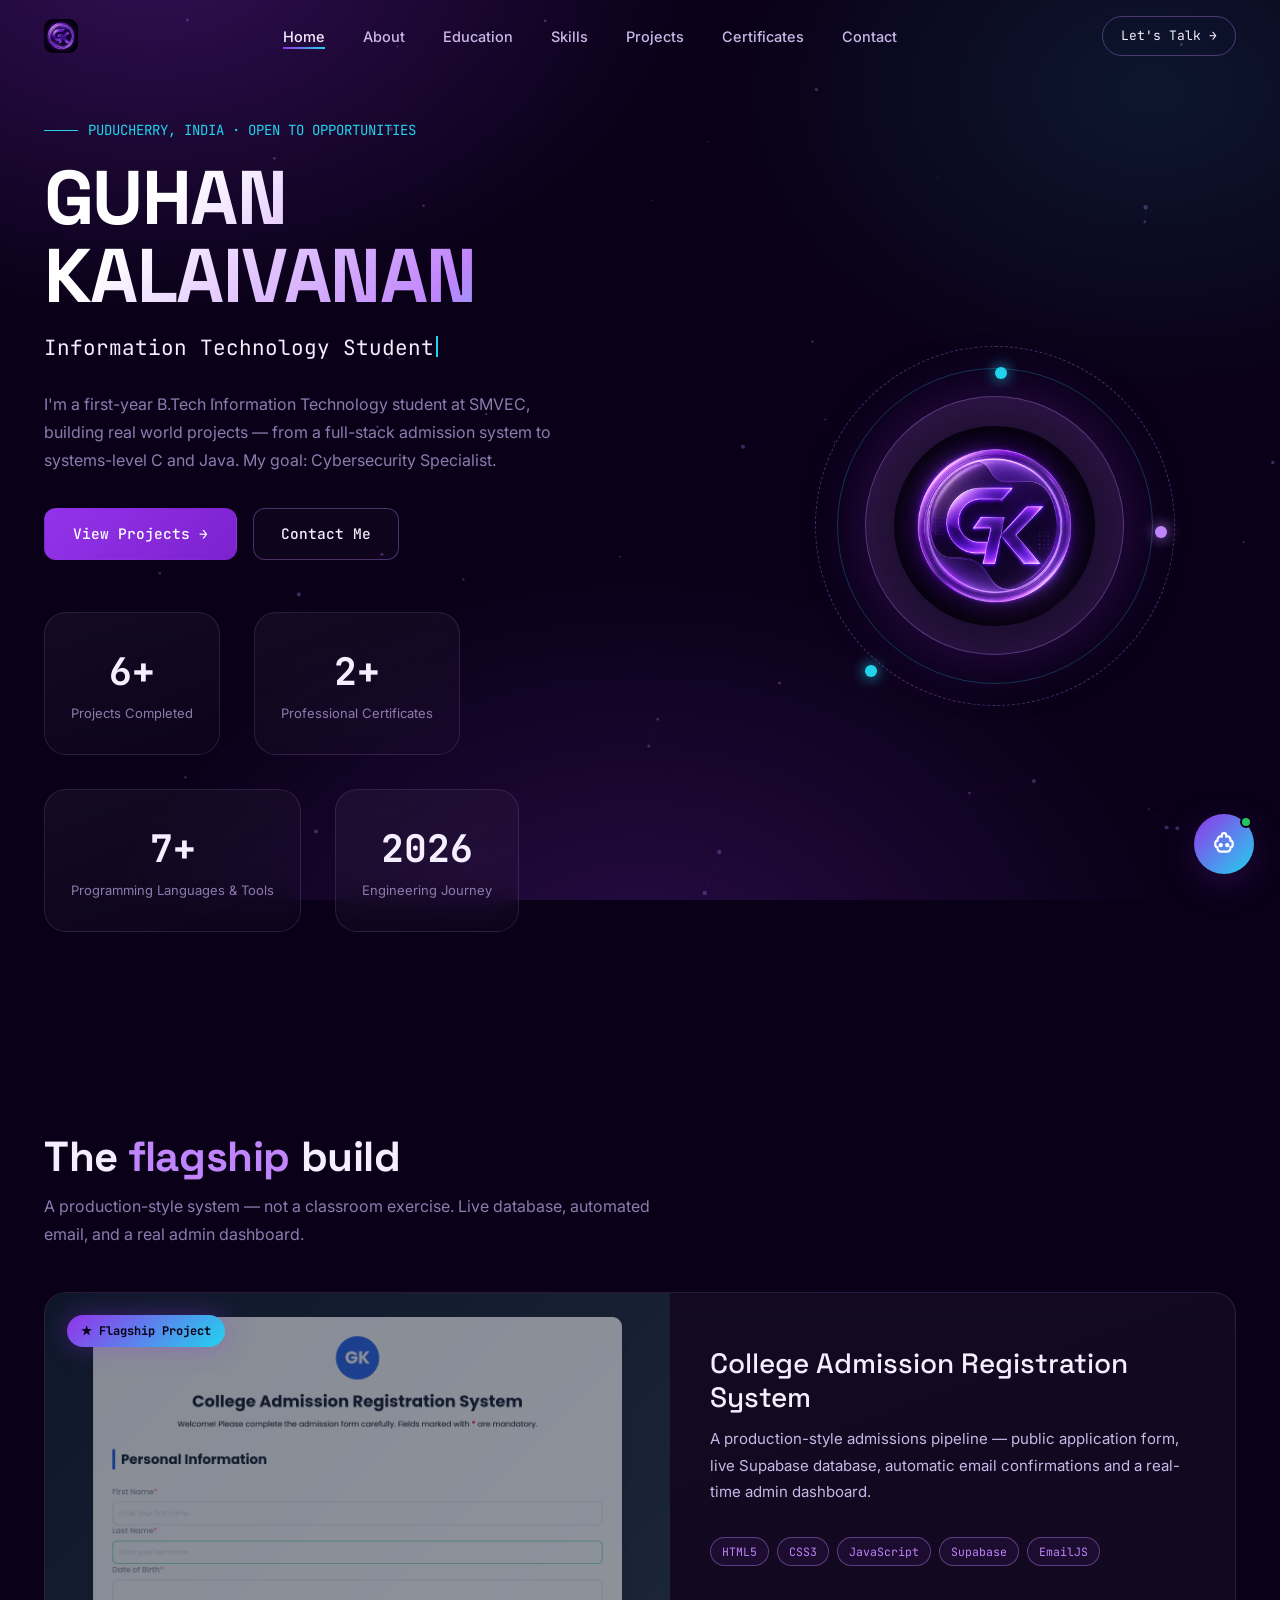
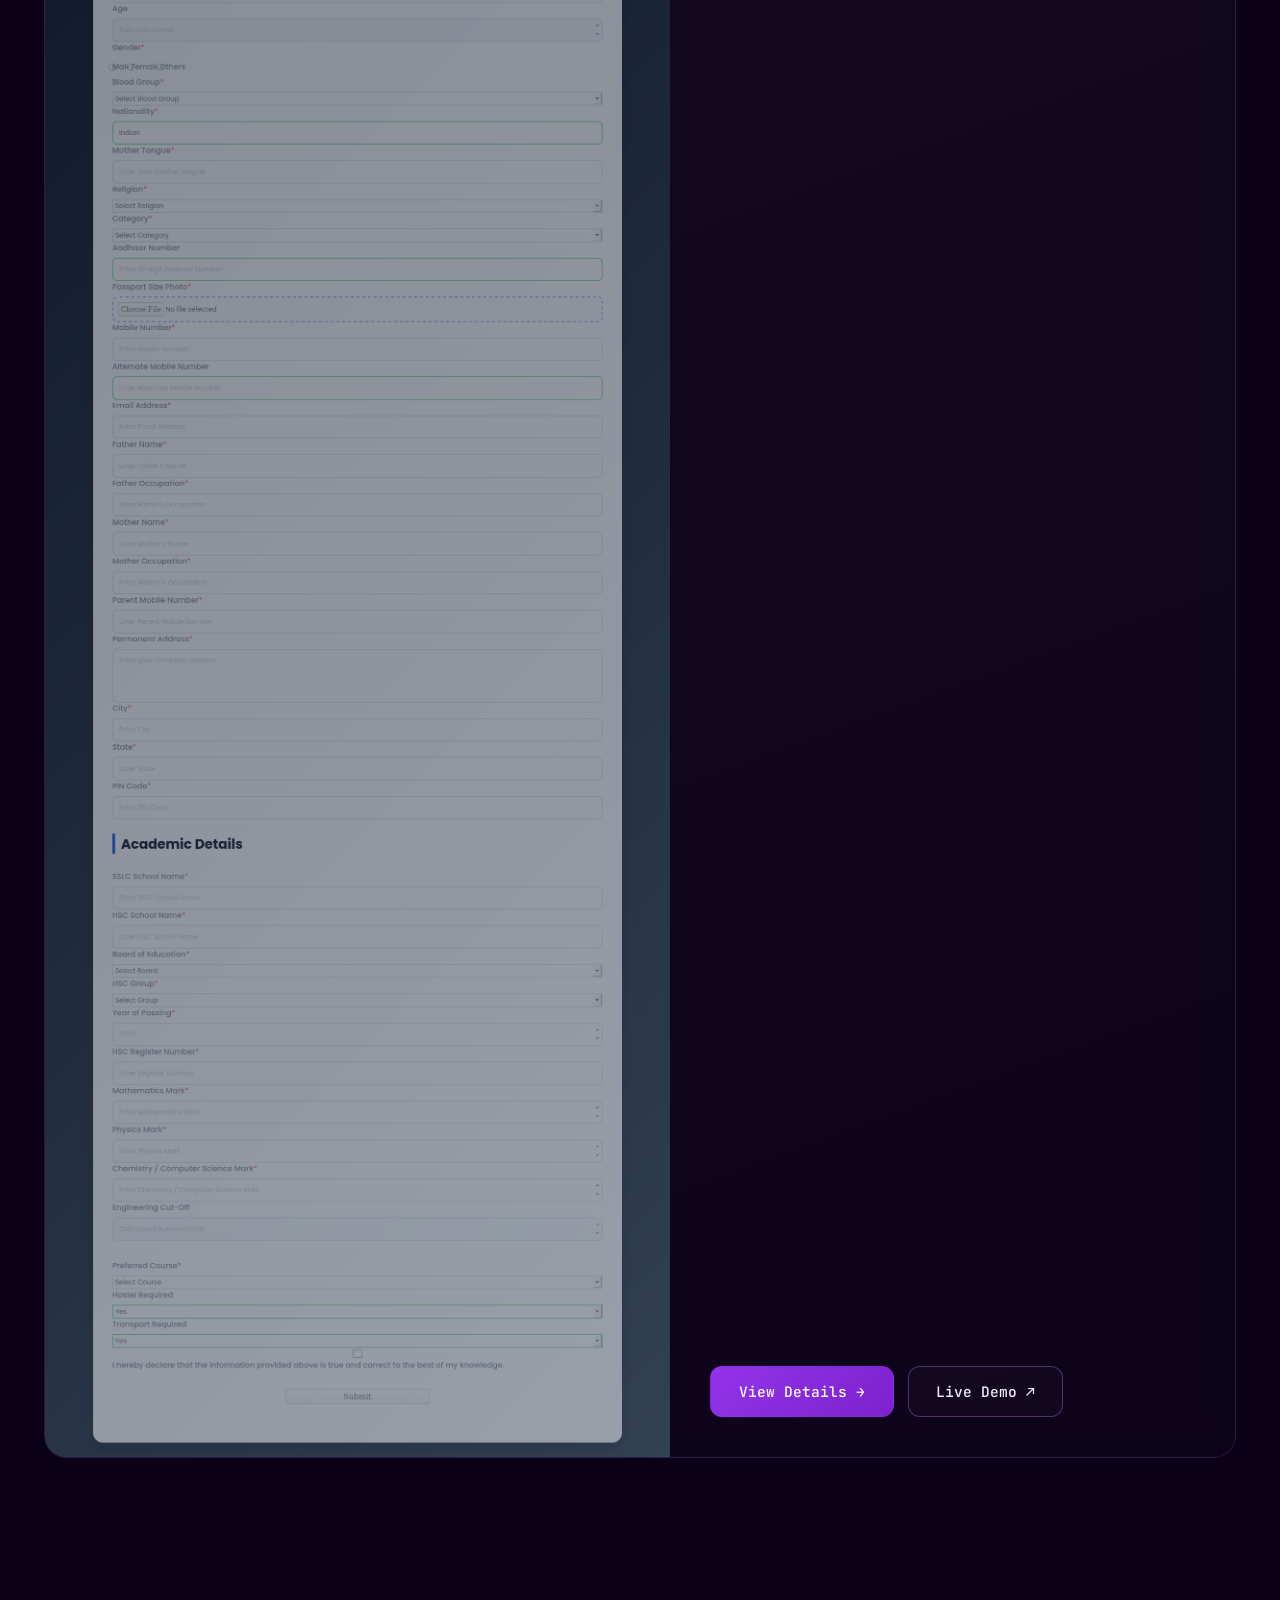
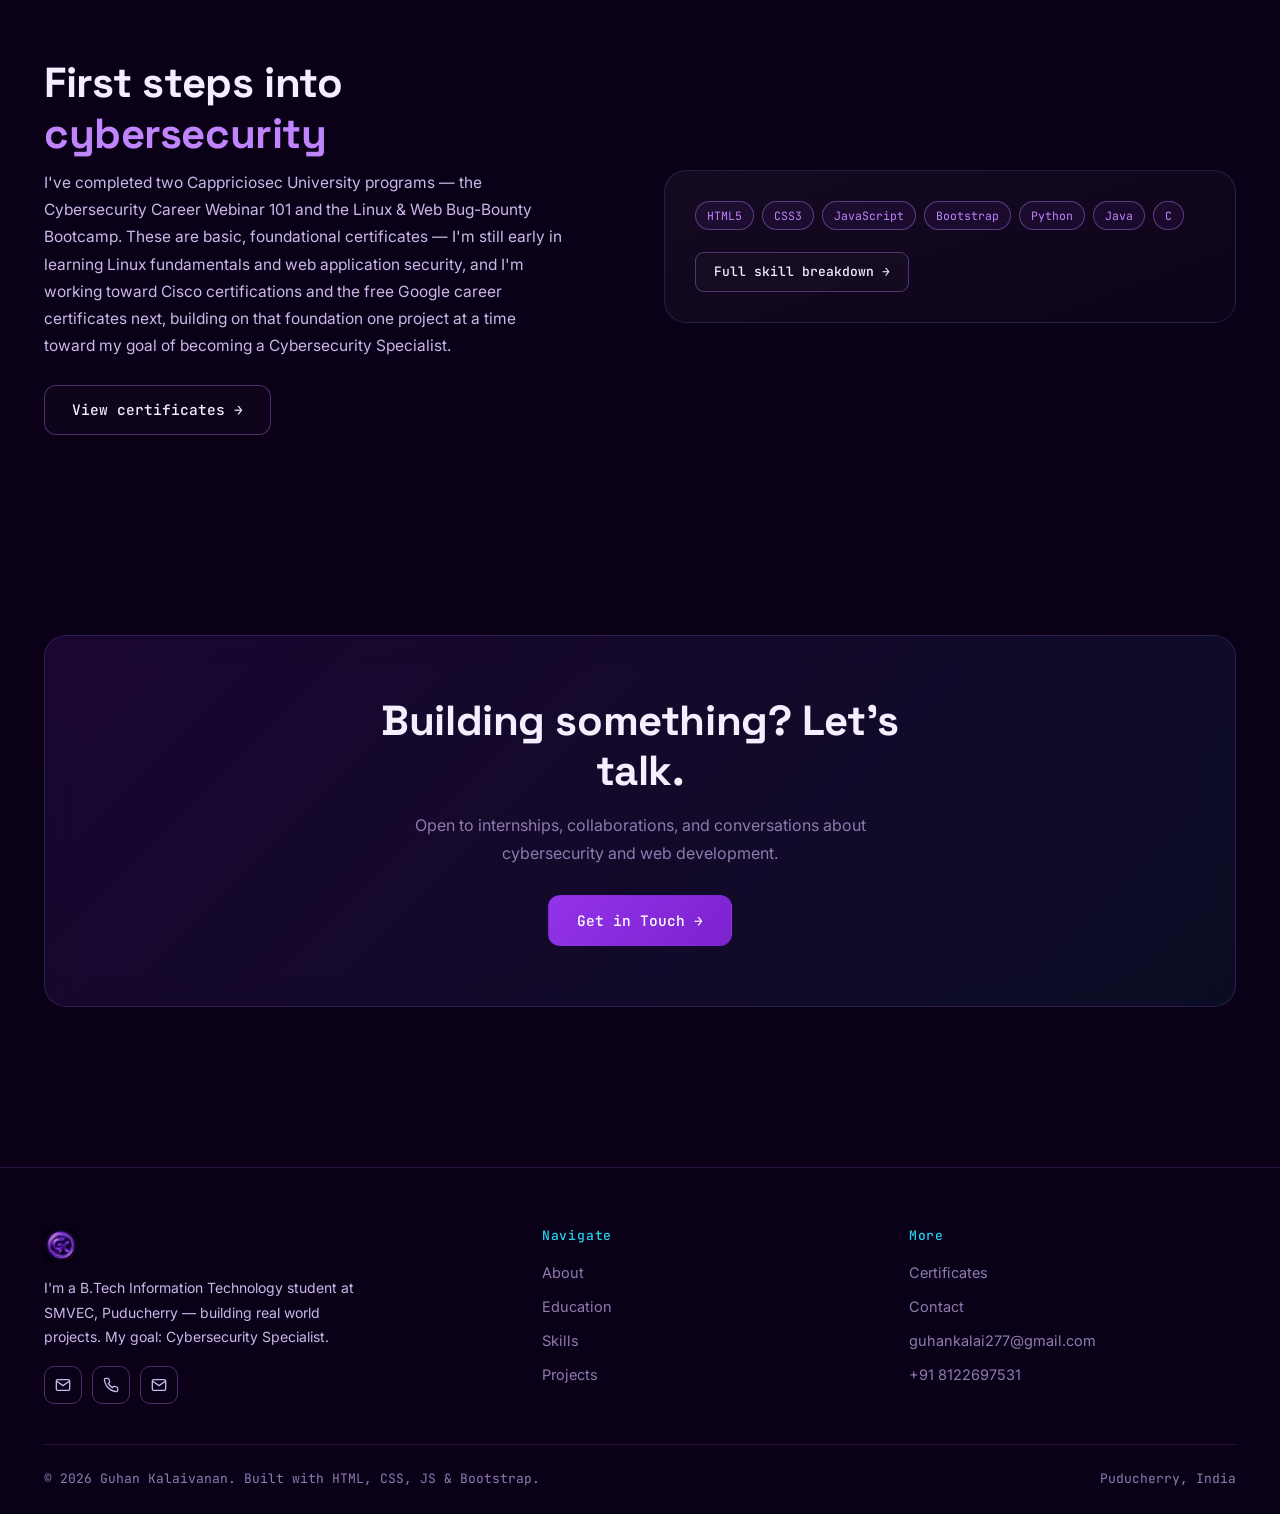
==== index.html @ c659a7f2 "Initial commit" ====
<!DOCTYPE html>
<html lang="en">
<head>
<meta charset="UTF-8">
<meta name="viewport" content="width=device-width, initial-scale=1.0">
<title>Guhan Kalaivanan — IT Student &amp; Future Cybersecurity Specialist</title>
<meta name="description" content="Portfolio of Guhan Kalaivanan, first-year B.Tech Information Technology student at SMVEC, building real world projects. Future goal: Cybersecurity Specialist.">
<link rel="icon" href="images/brand/gk-logo.png" type="image/png">
<link href="https://cdn.jsdelivr.net/npm/bootstrap@5.3.3/dist/css/bootstrap.min.css" rel="stylesheet">
<link href="css/style.css" rel="stylesheet">
</head>
<body>

<div id="loader">
  <div class="loader-ring"></div>
  <div class="loader-text">GUHAN<span> PORTFOLIO</span></div>
</div>

<canvas id="net-canvas"></canvas>

<!-- NAVBAR -->
<nav class="gk-nav">
  <div class="inner">
    <a href="index.html" class="brand"><img src="images/brand/gk-logo.png" alt="GK logo" class="brand-logo"></a>
    <ul class="gk-links">
      <li><a href="index.html">Home</a></li>
      <li><a href="about.html">About</a></li>
      <li><a href="education.html">Education</a></li>
      <li><a href="skills.html">Skills</a></li>
      <li><a href="projects.html">Projects</a></li>
      <li><a href="certificates.html">Certificates</a></li>
      <li><a href="contact.html">Contact</a></li>
    </ul>
    <a href="contact.html" class="nav-cta d-none d-lg-inline-flex">Let's Talk →</a>
    <button class="nav-toggle"><svg width="18" height="18" viewBox="0 0 24 24" fill="none" stroke="currentColor" stroke-width="2"><path d="M3 6h18M3 12h18M3 18h18"/></svg></button>
  </div>
</nav>

<!-- HERO -->
<section class="hero">
  <div class="container-xl">
    <div class="hero-grid">
      <div>
        <div class="hero-eyebrow"><span class="line"></span>PUDUCHERRY, INDIA · OPEN TO OPPORTUNITIES</div>
        <h1 class="hero-name">GUHAN<br>KALAIVANAN</h1>
        <div class="hero-role"><span id="typed"></span><span class="caret"></span></div>
        <p class="hero-desc">I'm a first-year B.Tech Information Technology student at SMVEC, building
          real world projects — from a full-stack admission system to systems-level C and Java.
          My goal: Cybersecurity Specialist.</p>
        <div class="hero-actions">
          <a href="projects.html" class="btn-glow">View Projects →</a>
          <a href="contact.html" class="btn-ghost">Contact Me</a>
        </div>
        <div class="hero-stats" data-stats></div>
      </div>
      <div class="portrait-wrap">
        <div class="portrait-orbit">
          <div class="portrait-ring"></div>
          <div class="portrait-ring r2"></div>
          <div class="orbit-node n1"></div>
          <div class="orbit-node n2"></div>
          <div class="orbit-node n3"></div>
          <div class="portrait-core"><img src="images/brand/gk-logo.png" alt="GK logo" style="width:78%;height:78%;object-fit:cover;border-radius:50%;"></div>
        </div>
      </div>
    </div>
  </div>
</section>

<!-- FEATURED PROJECT -->
<section>
  <div class="container-xl">
    <h2 class="section-heading">The <span class="accent">flagship</span> build</h2>
    <p class="section-sub">A production-style system — not a classroom exercise. Live database, automated email, and a real admin dashboard.</p>
    <div data-featured-project></div>
  </div>
</section>

<!-- SNAPSHOT: SKILLS + ABOUT TEASER -->
<section>
  <div class="container-xl">
    <div class="row g-5 align-items-center">
      <div class="col-lg-6 reveal">
        <h2 class="section-heading">First steps into <span class="accent">cybersecurity</span></h2>
        <p style="font-size:15.5px;max-width:520px;">I've completed two Cappriciosec University programs — the Cybersecurity Career Webinar 101
          and the Linux &amp; Web Bug-Bounty Bootcamp. These are basic, foundational certificates — I'm still early
          in learning Linux fundamentals and web application security, and I'm working toward Cisco certifications
          and the free Google career certificates next, building on that foundation one project at a time toward
          my goal of becoming a Cybersecurity Specialist.</p>
        <a href="certificates.html" class="btn-ghost" style="margin-top:10px;">View certificates →</a>
      </div>
      <div class="col-lg-6 reveal reveal-delay-2">
        <div class="glass" style="padding:30px;">
          <div class="d-flex flex-wrap gap-2">
            <span class="chip primary">HTML5</span><span class="chip primary">CSS3</span>
            <span class="chip primary">JavaScript</span><span class="chip primary">Bootstrap</span>
            <span class="chip primary">Python</span><span class="chip primary">Java</span>
            <span class="chip primary">C</span>
          </div>
          <a href="skills.html" class="btn-ghost btn-sm" style="margin-top:22px;">Full skill breakdown →</a>
        </div>
      </div>
    </div>
  </div>
</section>

<!-- CTA -->
<section>
  <div class="container-xl">
    <div class="glass reveal" style="padding:60px 40px;text-align:center;background:linear-gradient(135deg, rgba(147,51,234,0.12), rgba(34,211,238,0.06));">
      <h2 class="section-heading" style="max-width:600px;margin:0 auto 14px;">Building something? Let's talk.</h2>
      <p style="max-width:480px;margin:0 auto 28px;color:var(--text-low);">Open to internships, collaborations, and conversations about cybersecurity and web development.</p>
      <a href="contact.html" class="btn-glow">Get in Touch →</a>
    </div>
  </div>
</section>

<!-- FOOTER -->
<footer class="gk-footer">
  <div class="container-xl">
    <div class="footer-grid">
      <div>
        <a href="index.html" class="brand" style="margin-bottom:14px;display:inline-flex;"><img src="images/brand/gk-logo.png" alt="GK logo" class="brand-logo"></a>
        <p style="font-size:14px;max-width:320px;">I'm a B.Tech Information Technology student at SMVEC, Puducherry — building real world projects. My goal: Cybersecurity Specialist.</p>
        <div class="social-row" style="margin-top:16px;">
          <a href="https://mail.google.com/mail/?view=cm&fs=1&to=guhankalai277@gmail.com" target="_blank" rel="noopener" aria-label="Email"><svg width="16" height="16" viewBox="0 0 24 24" fill="none" stroke="currentColor" stroke-width="2"><rect x="2" y="4" width="20" height="16" rx="2"/><path d="M22 6l-10 7L2 6"/></svg></a><a href="tel:+918122697531" aria-label="Phone"><svg width="16" height="16" viewBox="0 0 24 24" fill="none" stroke="currentColor" stroke-width="2"><path d="M22 16.92v3a2 2 0 01-2.18 2 19.79 19.79 0 01-8.63-3.07 19.5 19.5 0 01-6-6 19.79 19.79 0 01-3.07-8.67A2 2 0 014.11 2h3a2 2 0 012 1.72c.127.96.361 1.903.7 2.81a2 2 0 01-.45 2.11L8.09 9.91a16 16 0 006 6l1.27-1.27a2 2 0 012.11-.45c.907.339 1.85.573 2.81.7A2 2 0 0122 16.92z"/></svg></a>
          <a href="contact.html" aria-label="Contact"><svg width="16" height="16" viewBox="0 0 24 24" fill="none" stroke="currentColor" stroke-width="2"><rect x="2" y="4" width="20" height="16" rx="2"/><path d="M22 6l-10 7L2 6"/></svg></a>
        </div>
      </div>
      <div>
        <h5>Navigate</h5>
        <ul class="footer-links">
          <li><a href="about.html">About</a></li>
          <li><a href="education.html">Education</a></li>
          <li><a href="skills.html">Skills</a></li>
          <li><a href="projects.html">Projects</a></li>
        </ul>
      </div>
      <div>
        <h5>More</h5>
        <ul class="footer-links">
          <li><a href="certificates.html">Certificates</a></li>
          <li><a href="contact.html">Contact</a></li>
          <li><a href="https://mail.google.com/mail/?view=cm&fs=1&to=guhankalai277@gmail.com" target="_blank" rel="noopener">guhankalai277@gmail.com</a></li><li><a href="tel:+918122697531">+91 8122697531</a></li>
        </ul>
      </div>
    </div>
    <div class="footer-bottom">
      <span>© <span class="gk-year"></span> Guhan Kalaivanan. Built with HTML, CSS, JS &amp; Bootstrap.</span>
      <span>Puducherry, India</span>
    </div>
  </div>
</footer>

<!-- AI ASSISTANT -->
<button id="ai-fab" aria-label="Open portfolio assistant">
  <svg viewBox="0 0 24 24" fill="none" stroke="currentColor" stroke-width="2"><path d="M12 2a2 2 0 012 2v1h1a3 3 0 013 3v1a2 2 0 012 2v2a2 2 0 01-2 2v1a3 3 0 01-3 3H9a3 3 0 01-3-3v-1a2 2 0 01-2-2v-2a2 2 0 012-2V8a3 3 0 013-3h1V4a2 2 0 012-2z"/><circle cx="9" cy="13" r="1" fill="currentColor"/><circle cx="15" cy="13" r="1" fill="currentColor"/></svg>
  <span class="fab-dot"></span>
</button>
<div id="ai-panel">
  <div class="ai-head">
    <div class="av"><img src="images/brand/gk-logo-chatbot.png" alt="GK"></div>
    <div class="meta"><b>Portfolio Assistant</b><span>Online</span></div>
    <button class="ai-close" aria-label="Close">✕</button>
  </div>
  <div class="ai-body"></div>
  <div class="ai-suggest"></div>
  <div class="ai-input-row">
    <input id="ai-input" type="text" placeholder="Ask about my work...">
    <button id="ai-send" aria-label="Send"><svg width="16" height="16" viewBox="0 0 24 24" fill="none" stroke="currentColor" stroke-width="2"><path d="M22 2L11 13M22 2l-7 20-4-9-9-4 20-7z"/></svg></button>
  </div>
</div>
<div class="lightbox" id="lightbox"><div class="lightbox-close">✕</div><img src="" alt="Preview"></div>

<script src="https://cdn.jsdelivr.net/npm/bootstrap@5.3.3/dist/js/bootstrap.bundle.min.js"></script>
<script src="js/data.js"></script>
<script src="js/main.js"></script>
</body>
</html>
---- css/style.css ----
/* ==========================================================================
   GUHAN KALAIVANAN — PORTFOLIO
   Design system: Premium Purple Engineering / Security theme
   Palette   : void #0A0118, deep #150829, panel #1D0F35,
               primary #9333EA, primary-light #C084FC, signal #22D3EE
   Type      : Space Grotesk (display), Inter (body), JetBrains Mono (data/code)
   Signature : animated node-network background (security scan / circuit motif)
               + terminal-style "$ command" section labels
   ========================================================================== */

@import url('https://fonts.googleapis.com/css2?family=Space+Grotesk:wght@400;500;600;700&family=Inter:wght@300;400;500;600;700&family=JetBrains+Mono:wght@400;500;700&display=swap');

:root{
  --void:#0A0118;
  --deep:#12071F;
  --panel:#1B0E2E;
  --panel-light:#241236;
  --border: rgba(192,132,252,0.16);
  --border-strong: rgba(192,132,252,0.35);

  --primary:#9333EA;
  --primary-light:#C084FC;
  --primary-dim: rgba(147,51,234,0.35);
  --signal:#22D3EE;      /* cybersecurity accent — used sparingly */
  --signal-dim: rgba(34,211,238,0.25);

  --text-hi:#F5EEFF;
  --text-mid:#C9B8E8;
  --text-low:#8D7BAE;

  --font-display:'Space Grotesk', sans-serif;
  --font-body:'Inter', sans-serif;
  --font-mono:'JetBrains Mono', monospace;

  --radius-lg:22px;
  --radius-md:14px;
  --radius-sm:8px;

  --ease:cubic-bezier(.16,.84,.44,1);
}

*{box-sizing:border-box;}
html{scroll-behavior:smooth;}

body{
  margin:0;
  background:var(--void);
  color:var(--text-mid);
  font-family:var(--font-body);
  overflow-x:hidden;
  position:relative;
}

body::before{
  /* ambient gradient wash, sits under the canvas network */
  content:"";
  position:fixed; inset:0;
  background:
    radial-gradient(ellipse 900px 600px at 12% -5%, rgba(147,51,234,0.28), transparent 60%),
    radial-gradient(ellipse 700px 500px at 90% 10%, rgba(34,211,238,0.10), transparent 60%),
    radial-gradient(ellipse 900px 700px at 50% 110%, rgba(147,51,234,0.22), transparent 60%),
    var(--void);
  z-index:-2;
}

#net-canvas{
  position:fixed; inset:0; z-index:-1; pointer-events:none; opacity:.55;
}

::selection{ background:var(--primary); color:#fff; }

::-webkit-scrollbar{ width:10px; }
::-webkit-scrollbar-track{ background:var(--void); }
::-webkit-scrollbar-thumb{ background:linear-gradient(var(--primary),var(--signal)); border-radius:20px; }

a{ color:inherit; text-decoration:none; }
h1,h2,h3,h4,h5{ font-family:var(--font-display); color:var(--text-hi); margin:0; }
p{ line-height:1.75; }

:focus-visible{
  outline:2px solid var(--signal);
  outline-offset:3px;
  border-radius:4px;
}

.container-xl{ max-width:1240px; margin:0 auto; padding:0 24px; }

/* ---------------------------------------------------------------------- */
/* Terminal-style eyebrow / section label — the signature structural device */
/* ---------------------------------------------------------------------- */
.term-label{
  display:inline-flex; align-items:center; gap:10px;
  font-family:var(--font-mono);
  font-size:13px;
  letter-spacing:.04em;
  color:var(--signal);
  background:rgba(34,211,238,0.06);
  border:1px solid rgba(34,211,238,0.25);
  padding:6px 14px 6px 12px;
  border-radius:999px;
  margin-bottom:18px;
}
.term-label::before{ content:"$"; color:var(--primary-light); font-weight:700; }
.term-label .cursor{
  width:7px; height:14px; background:var(--signal);
  display:inline-block; animation:blink 1.1s step-end infinite;
}
@keyframes blink{ 50%{ opacity:0; } }

.section-heading{
  font-size:clamp(28px,4vw,42px);
  font-weight:700;
  letter-spacing:-0.01em;
  margin-bottom:10px;
}
.section-heading .accent{ color:var(--primary-light); }
.section-sub{
  color:var(--text-low);
  max-width:640px;
  margin-bottom:44px;
  font-size:16px;
}

section{ position:relative; padding:100px 0; }
@media (max-width:768px){ section{ padding:64px 0; } }

/* ---------------------------------------------------------------------- */
/* NAVBAR                                                                  */
/* ---------------------------------------------------------------------- */
.gk-nav{
  position:fixed; top:0; left:0; right:0; z-index:1000;
  padding:16px 0;
  transition:all .35s var(--ease);
  border-bottom:1px solid transparent;
}
.gk-nav.scrolled{
  background:rgba(10,1,24,0.72);
  backdrop-filter:blur(18px) saturate(140%);
  -webkit-backdrop-filter:blur(18px) saturate(140%);
  border-bottom:1px solid var(--border);
  padding:12px 0;
}
.gk-nav .inner{
  max-width:1240px; margin:0 auto; padding:0 24px;
  display:flex; align-items:center; justify-content:space-between;
}
.brand{
  font-family:var(--font-mono); font-weight:700; font-size:18px; color:var(--text-hi);
  display:flex; align-items:center; gap:10px;
}
.brand-logo{ width:34px; height:34px; border-radius:9px; object-fit:cover; display:block; }
.brand .dot{ width:9px; height:9px; border-radius:50%; background:var(--signal); box-shadow:0 0 10px var(--signal); }
.brand .tag{ color:var(--primary-light); }

.gk-links{ display:flex; align-items:center; gap:6px; list-style:none; margin:0; padding:0; }
.gk-links a{
  position:relative; padding:10px 16px; font-size:14.5px; font-weight:500; color:var(--text-mid);
  border-radius:8px; transition:color .25s;
}
.gk-links a::after{
  content:""; position:absolute; left:16px; right:16px; bottom:6px; height:2px;
  background:linear-gradient(90deg,var(--primary),var(--signal));
  transform:scaleX(0); transform-origin:left; transition:transform .3s var(--ease);
}
.gk-links a:hover, .gk-links a.active{ color:var(--text-hi); }
.gk-links a:hover::after, .gk-links a.active::after{ transform:scaleX(1); }

.nav-cta{
  font-family:var(--font-mono); font-size:13px; padding:9px 18px;
  border:1px solid var(--border-strong); border-radius:999px; color:var(--text-hi);
  transition:all .3s var(--ease);
}
.nav-cta:hover{ background:var(--primary); border-color:var(--primary); box-shadow:0 0 24px var(--primary-dim); color:#fff; }

.nav-toggle{ display:none; background:none; border:1px solid var(--border-strong); border-radius:8px; width:42px; height:38px; color:var(--text-hi); }
@media (max-width:991px){
  .gk-links{ display:none; }
  .nav-toggle{ display:flex; align-items:center; justify-content:center; }
  .gk-links.mobile-open{
    display:flex; flex-direction:column; position:absolute; top:60px; left:16px; right:16px;
    background:rgba(18,7,31,0.97); border:1px solid var(--border); border-radius:16px; padding:10px; gap:2px;
    backdrop-filter:blur(20px);
  }
  .gk-links.mobile-open a{ padding:14px 16px; }
}

/* ---------------------------------------------------------------------- */
/* BUTTONS                                                                 */
/* ---------------------------------------------------------------------- */
.btn-glow{
  display:inline-flex; align-items:center; gap:10px;
  font-family:var(--font-mono); font-weight:500; font-size:14.5px;
  padding:14px 28px; border-radius:12px; border:1px solid transparent;
  background:linear-gradient(135deg,var(--primary),#7c22ce);
  color:#fff; position:relative; overflow:hidden;
  transition:transform .3s var(--ease), box-shadow .3s var(--ease);
  box-shadow:0 0 0 rgba(147,51,234,0);
}
.btn-glow:hover{ transform:translateY(-3px); box-shadow:0 14px 40px -8px var(--primary-dim), 0 0 24px var(--primary-dim); color:#fff; }
.btn-glow:active{ transform:translateY(-1px); }

.btn-ghost{
  display:inline-flex; align-items:center; gap:10px;
  font-family:var(--font-mono); font-weight:500; font-size:14.5px;
  padding:13px 27px; border-radius:12px; border:1px solid var(--border-strong);
  color:var(--text-hi); background:rgba(255,255,255,0.02);
  transition:all .3s var(--ease);
}
.btn-ghost:hover{ border-color:var(--signal); color:var(--signal); box-shadow:0 0 22px var(--signal-dim); background:rgba(34,211,238,0.05); }

.btn-sm{ padding:9px 18px; font-size:13px; border-radius:9px; }

/* ---------------------------------------------------------------------- */
/* GLASS CARD                                                              */
/* ---------------------------------------------------------------------- */
.glass{
  background:linear-gradient(160deg, rgba(255,255,255,0.045), rgba(255,255,255,0.015));
  border:1px solid var(--border);
  border-radius:var(--radius-lg);
  backdrop-filter:blur(16px);
  -webkit-backdrop-filter:blur(16px);
  position:relative;
}
.glass-hover{ transition:transform .4s var(--ease), border-color .4s var(--ease), box-shadow .4s var(--ease); }
.glass-hover:hover{
  transform:translateY(-6px);
  border-color:var(--border-strong);
  box-shadow:0 20px 60px -20px rgba(147,51,234,0.45);
}

/* scroll reveal */
.reveal{ opacity:0; transform:translateY(28px); transition:opacity .8s var(--ease), transform .8s var(--ease); }
.reveal.in{ opacity:1; transform:translateY(0); }
.reveal-delay-1{ transition-delay:.1s; }
.reveal-delay-2{ transition-delay:.2s; }
.reveal-delay-3{ transition-delay:.3s; }
.reveal-delay-4{ transition-delay:.4s; }

/* ---------------------------------------------------------------------- */
/* PAGE LOADER                                                             */
/* ---------------------------------------------------------------------- */
#loader{
  position:fixed; inset:0; z-index:9999; background:var(--void);
  display:flex; flex-direction:column; align-items:center; justify-content:center; gap:18px;
  transition:opacity .6s var(--ease), visibility .6s var(--ease);
}
#loader.hide{ opacity:0; visibility:hidden; }
.loader-ring{
  width:64px; height:64px; border-radius:50%;
  border:2px solid rgba(147,51,234,0.18);
  border-top-color:var(--primary); border-right-color:var(--signal);
  animation:spin 1s linear infinite;
}
@keyframes spin{ to{ transform:rotate(360deg); } }
.loader-text{ font-family:var(--font-mono); font-size:13px; color:var(--text-low); letter-spacing:.08em; }
.loader-text span{ color:var(--signal); }

/* ---------------------------------------------------------------------- */
/* HERO                                                                    */
/* ---------------------------------------------------------------------- */
.hero{ min-height:100vh; display:flex; align-items:center; padding-top:120px; }
.hero-grid{ display:grid; grid-template-columns:1.15fr .85fr; gap:56px; align-items:center; }
@media (max-width:991px){ .hero-grid{ grid-template-columns:1fr; text-align:center; } }

.hero-eyebrow{ font-family:var(--font-mono); font-size:14px; color:var(--signal); margin-bottom:18px; display:flex; align-items:center; gap:10px; }
@media (max-width:991px){ .hero-eyebrow{ justify-content:center; } }
.hero-eyebrow .line{ width:34px; height:1px; background:var(--signal); }

.hero-name{
  font-size:clamp(42px,6.2vw,76px); line-height:1.02; font-weight:700; letter-spacing:-0.02em;
  background:linear-gradient(135deg,#fff 20%,var(--primary-light) 65%,var(--signal) 100%);
  -webkit-background-clip:text; background-clip:text; color:transparent;
}
.hero-role{
  font-family:var(--font-mono); font-size:clamp(16px,2vw,21px); color:var(--text-mid);
  margin-top:18px; min-height:32px;
}
.hero-role .brackets{ color:var(--primary-light); }
.hero-role #typed{ color:var(--text-hi); }
.hero-role .caret{ display:inline-block; width:2px; height:1em; background:var(--signal); vertical-align:-2px; margin-left:2px; animation:blink 1s step-end infinite; }

.hero-desc{ margin:26px 0 34px; max-width:520px; font-size:16px; color:var(--text-low); }
@media (max-width:991px){ .hero-desc{ margin-left:auto; margin-right:auto; } }
.hero-actions{ display:flex; gap:16px; flex-wrap:wrap; }
@media (max-width:991px){ .hero-actions{ justify-content:center; } }

.hero-stats{ display:flex; gap:34px; margin-top:52px; flex-wrap:wrap; }
@media (max-width:991px){ .hero-stats{ justify-content:center; } }
.hero-stats .stat b{ font-family:var(--font-mono); font-size:26px; color:var(--text-hi); display:block; }
.hero-stats .stat span{ font-size:12.5px; color:var(--text-low); text-transform:uppercase; letter-spacing:.06em; }

/* Portrait badge (no photo provided — engineered monogram badge) */
.portrait-wrap{ display:flex; justify-content:center; align-items:center; position:relative; }
.portrait-orbit{
  width:min(360px,80vw); aspect-ratio:1; border-radius:50%; position:relative;
  display:flex; align-items:center; justify-content:center;
  animation:float 6s ease-in-out infinite;
}
@keyframes float{ 0%,100%{ transform:translateY(0);} 50%{ transform:translateY(-18px);} }
.portrait-ring{
  position:absolute; inset:0; border-radius:50%;
  border:1px dashed var(--border-strong);
  animation:spin 26s linear infinite;
}
.portrait-ring.r2{ inset:22px; border-style:solid; border-color:rgba(34,211,238,0.25); animation-duration:34s; animation-direction:reverse; }
.portrait-core{
  width:72%; aspect-ratio:1; border-radius:50%;
  background:linear-gradient(160deg,var(--panel-light),var(--panel));
  border:1px solid var(--border-strong);
  display:flex; align-items:center; justify-content:center;
  box-shadow:0 0 70px -10px var(--primary-dim), inset 0 0 40px rgba(147,51,234,0.15);
  position:relative; z-index:2;
}
.portrait-core span{
  font-family:var(--font-display); font-weight:700; font-size:clamp(48px,8vw,72px);
  background:linear-gradient(135deg,var(--primary-light),var(--signal));
  -webkit-background-clip:text; background-clip:text; color:transparent;
}
.orbit-node{
  position:absolute; width:12px; height:12px; border-radius:50%; background:var(--signal);
  box-shadow:0 0 14px var(--signal); z-index:3;
}
.orbit-node.n1{ top:6%; left:50%; }
.orbit-node.n2{ top:50%; right:2%; background:var(--primary-light); box-shadow:0 0 14px var(--primary-light); }
.orbit-node.n3{ bottom:8%; left:14%; }

/* ---------------------------------------------------------------------- */
/* CARDS — generic content card                                           */
/* ---------------------------------------------------------------------- */
.chip{
  font-family:var(--font-mono); font-size:11.5px; padding:5px 11px; border-radius:999px;
  border:1px solid var(--border-strong); color:var(--text-mid); background:rgba(255,255,255,0.03);
}
.chip.signal{ color:var(--signal); border-color:rgba(34,211,238,0.35); background:rgba(34,211,238,0.06); }
.chip.primary{ color:var(--primary-light); border-color:rgba(192,132,252,0.4); background:rgba(147,51,234,0.08); }

/* Stat / counter cards (home) */
.stat-card{ padding:30px 26px; text-align:center; }
.stat-card b{ font-family:var(--font-mono); font-size:38px; color:var(--text-hi); display:block; }
.stat-card b .plus{ color:var(--signal); }
.stat-card span{ font-size:13px; color:var(--text-low); }

/* ---------------------------------------------------------------------- */
/* FOOTER                                                                  */
/* ---------------------------------------------------------------------- */
footer.gk-footer{
  border-top:1px solid var(--border); padding:60px 0 26px; position:relative; margin-top:60px;
}
.footer-grid{ display:grid; grid-template-columns:1.4fr 1fr 1fr; gap:40px; margin-bottom:40px; }
@media (max-width:768px){ .footer-grid{ grid-template-columns:1fr; } }
.footer-grid h5{ font-family:var(--font-mono); font-size:13px; color:var(--signal); letter-spacing:.06em; margin-bottom:16px; }
.footer-links{ list-style:none; padding:0; margin:0; display:flex; flex-direction:column; gap:10px; }
.footer-links a{ color:var(--text-low); font-size:14.5px; transition:color .25s; }
.footer-links a:hover{ color:var(--primary-light); }
.footer-bottom{
  display:flex; justify-content:space-between; align-items:center; flex-wrap:wrap; gap:14px;
  border-top:1px solid var(--border); padding-top:24px; font-size:13px; color:var(--text-low); font-family:var(--font-mono);
}
.social-row{ display:flex; gap:10px; }
.social-row a{
  width:38px; height:38px; border-radius:10px; border:1px solid var(--border-strong);
  display:flex; align-items:center; justify-content:center; color:var(--text-mid);
  transition:all .3s var(--ease);
}
.social-row a:hover{ color:#fff; background:var(--primary); border-color:var(--primary); box-shadow:0 0 18px var(--primary-dim); }

/* ---------------------------------------------------------------------- */
/* PAGE HERO (inner pages)                                                 */
/* ---------------------------------------------------------------------- */
.page-hero{ padding:150px 0 60px; text-align:center; }
.page-hero .term-label{ margin-left:auto; margin-right:auto; }
.page-hero h1{ font-size:clamp(34px,5vw,54px); }
.page-hero p{ max-width:560px; margin:16px auto 0; color:var(--text-low); }
.breadcrumb-min{ font-family:var(--font-mono); font-size:12.5px; color:var(--text-low); margin-top:14px; }
.breadcrumb-min a{ color:var(--primary-light); }

/* ---------------------------------------------------------------------- */
/* TIMELINE (education / about)                                           */
/* ---------------------------------------------------------------------- */
.timeline{ position:relative; padding-left:40px; }
.timeline::before{
  content:""; position:absolute; left:9px; top:6px; bottom:6px; width:2px;
  background:linear-gradient(var(--primary),var(--signal));
  opacity:.4;
}
.timeline-item{ position:relative; padding-bottom:44px; }
.timeline-item:last-child{ padding-bottom:0; }
.timeline-dot{
  position:absolute; left:-40px; top:4px; width:20px; height:20px; border-radius:50%;
  background:var(--void); border:2px solid var(--signal); box-shadow:0 0 16px var(--signal-dim);
  display:flex; align-items:center; justify-content:center;
}
.timeline-dot::after{ content:""; width:7px; height:7px; border-radius:50%; background:var(--signal); }
.timeline-card{ padding:24px 26px; }
.timeline-card .when{ font-family:var(--font-mono); font-size:12.5px; color:var(--signal); margin-bottom:6px; display:block; }
.timeline-card h4{ font-size:19px; margin-bottom:8px; }
.timeline-card p{ font-size:14.5px; margin:0; }

.timeline-photos{ display:grid; grid-template-columns:1fr 1fr; gap:10px; margin-top:14px; }
.timeline-photos img{ width:100%; height:110px; object-fit:cover; border-radius:10px; border:1px solid var(--border); cursor:zoom-in; transition:transform .3s var(--ease); }
.timeline-photos img:hover{ transform:scale(1.03); }

.edu-gallery{ display:grid; grid-template-columns:1fr 1fr; gap:12px; }
.edu-gallery img{ width:100%; height:150px; object-fit:cover; border-radius:12px; border:1px solid var(--border); cursor:zoom-in; transition:transform .3s var(--ease); }
.edu-gallery img:hover{ transform:scale(1.03); }

/* ---------------------------------------------------------------------- */
/* SKILLS                                                                  */
/* ---------------------------------------------------------------------- */
.skills-grid{
  display:grid; grid-template-columns:repeat(4,1fr); gap:22px;
}
@media (max-width:900px){ .skills-grid{ grid-template-columns:repeat(3,1fr); } }
@media (max-width:600px){ .skills-grid{ grid-template-columns:repeat(2,1fr); } }

.skill-card{
  padding:34px 20px 26px; text-align:center; cursor:default;
}
.skill-card .icon-wrap{
  width:76px; height:76px; margin:0 auto 18px; border-radius:20px;
  background:rgba(255,255,255,0.03); border:1px solid var(--border);
  display:flex; align-items:center; justify-content:center;
  transition:all .4s var(--ease);
}
.skill-card:hover .icon-wrap{
  transform:translateY(-6px) rotate(-4deg);
  border-color:var(--primary-light); box-shadow:0 0 30px var(--primary-dim);
}
.skill-card .icon-wrap img{ width:42px; height:42px; object-fit:contain; }
.skill-card .icon-wrap svg{ width:40px; height:40px; }
.skill-card h5{ font-size:15.5px; margin-bottom:6px; }
.skill-card .lvl{ font-family:var(--font-mono); font-size:11px; color:var(--text-low); }
.skill-bar{ height:4px; border-radius:99px; background:rgba(255,255,255,0.06); margin-top:10px; overflow:hidden; }
.skill-bar i{ display:block; height:100%; background:linear-gradient(90deg,var(--primary),var(--signal)); border-radius:99px; width:0%; transition:width 1.2s var(--ease); }

/* ---------------------------------------------------------------------- */
/* PROJECTS                                                                */
/* ---------------------------------------------------------------------- */
.featured-card{
  display:grid; grid-template-columns:1.05fr .95fr; overflow:hidden; position:relative;
}
@media (max-width:900px){ .featured-card{ grid-template-columns:1fr; } }
.featured-card .badge-featured{
  position:absolute; top:22px; left:22px; z-index:2;
  font-family:var(--font-mono); font-size:12px; padding:7px 14px; border-radius:999px;
  background:linear-gradient(135deg,var(--primary),var(--signal)); color:#0A0118; font-weight:700;
  box-shadow:0 0 26px var(--primary-dim);
}
.featured-media{ position:relative; min-height:340px; background:var(--panel); overflow:hidden; }
.featured-media img{ width:100%; height:100%; object-fit:cover; object-position:top; display:block; transition:transform .6s var(--ease); }
.featured-card:hover .featured-media img{ transform:scale(1.04); }
.featured-body{ padding:40px; display:flex; flex-direction:column; }
.featured-body h3{ font-size:28px; margin:14px 0 12px; }
.featured-body p{ font-size:15px; }
.chip-row{ display:flex; flex-wrap:wrap; gap:8px; margin:16px 0 22px; }
.featured-actions{ display:flex; gap:14px; margin-top:auto; flex-wrap:wrap; }

.project-grid{ display:grid; grid-template-columns:repeat(2,1fr); gap:28px; }
@media (max-width:768px){ .project-grid{ grid-template-columns:1fr; } }
.project-card{ overflow:hidden; display:flex; flex-direction:column; }
.project-card .media{ height:200px; overflow:hidden; position:relative; background:var(--panel); }
.project-card .media img{ width:100%; height:100%; object-fit:cover; object-position:top; transition:transform .5s var(--ease); }
.project-card:hover .media img{ transform:scale(1.08); }
.project-card .media.code-media{
  display:flex; align-items:center; justify-content:center; flex-direction:column; gap:6px;
  font-family:var(--font-mono); color:var(--text-low); font-size:12px;
  background:
    repeating-linear-gradient(transparent, transparent 27px, rgba(255,255,255,0.025) 28px),
    var(--panel);
}
.project-card .media.code-media .file-tag{ color:var(--signal); font-size:20px; }
.project-card .body{ padding:24px; display:flex; flex-direction:column; flex:1; }
.project-card h4{ font-size:18.5px; margin:10px 0 8px; }
.project-card p{ font-size:14px; margin:0 0 16px; flex:1; }
.project-card .chip-row{ margin-bottom:16px; }

/* ---------------------------------------------------------------------- */
/* CERTIFICATES                                                            */
/* ---------------------------------------------------------------------- */
.cert-grid{ display:grid; grid-template-columns:repeat(2,1fr); gap:30px; }
@media (max-width:768px){ .cert-grid{ grid-template-columns:1fr; } }
.cert-card{ overflow:hidden; }
.cert-media{ position:relative; overflow:hidden; aspect-ratio:1.35; background:var(--panel); }
.cert-media img{ width:100%; height:100%; object-fit:cover; object-position:top; transition:transform .5s var(--ease); }
.cert-card:hover .cert-media img{ transform:scale(1.06); }
.cert-media::after{
  content:""; position:absolute; inset:0;
  background:linear-gradient(0deg, rgba(10,1,24,0.85), transparent 45%);
}
.cert-body{ padding:26px; }
.cert-body h4{ font-size:19px; margin:8px 0 6px; }
.cert-meta{ display:flex; gap:16px; flex-wrap:wrap; font-family:var(--font-mono); font-size:12px; color:var(--text-low); margin-bottom:14px; }
.cert-meta b{ color:var(--signal); font-weight:500; }

/* lightbox */
.lightbox{
  position:fixed; inset:0; z-index:2000; background:rgba(6,1,14,0.92); backdrop-filter:blur(6px);
  display:none; align-items:center; justify-content:center; padding:40px;
}
.lightbox.open{ display:flex; }
.lightbox img{ max-width:min(880px,92vw); max-height:88vh; border-radius:14px; border:1px solid var(--border-strong); box-shadow:0 30px 90px rgba(0,0,0,0.6); }
.lightbox-close{
  position:absolute; top:26px; right:30px; width:44px; height:44px; border-radius:50%;
  background:rgba(255,255,255,0.06); border:1px solid var(--border-strong); color:#fff;
  display:flex; align-items:center; justify-content:center; font-size:20px; cursor:pointer;
}

/* ---------------------------------------------------------------------- */
/* FORMS (contact)                                                        */
/* ---------------------------------------------------------------------- */
.form-field{ margin-bottom:22px; }
.form-field label{ display:block; font-family:var(--font-mono); font-size:12.5px; color:var(--text-mid); margin-bottom:8px; letter-spacing:.03em; }
.form-field input, .form-field textarea, .form-field select{
  width:100%; padding:14px 16px; border-radius:10px; border:1px solid var(--border-strong);
  background:rgba(255,255,255,0.03); color:var(--text-hi); font-family:var(--font-body); font-size:14.5px;
  transition:all .3s;
}
.form-field textarea{ resize:vertical; min-height:130px; }
.form-field input:focus, .form-field textarea:focus, .form-field select:focus{
  outline:none; border-color:var(--signal); box-shadow:0 0 0 4px var(--signal-dim);
}
.contact-info-item{ display:flex; gap:16px; align-items:flex-start; padding:20px 0; border-bottom:1px solid var(--border); }
.contact-info-item:last-child{ border-bottom:none; }
.contact-info-item .ic{
  width:44px; height:44px; border-radius:12px; background:rgba(147,51,234,0.12); border:1px solid var(--border-strong);
  display:flex; align-items:center; justify-content:center; flex-shrink:0; color:var(--primary-light);
}
.contact-info-item h6{ font-size:14.5px; color:var(--text-hi); margin-bottom:4px; font-family:var(--font-mono); }
.contact-info-item span{ font-size:14px; color:var(--text-low); }
.form-status{ font-family:var(--font-mono); font-size:13px; margin-top:10px; display:none; }
.form-status.ok{ color:var(--signal); display:block; }
.form-status.err{ color:#f87171; display:block; }

/* ---------------------------------------------------------------------- */
/* PROJECT DETAIL TEMPLATE                                                 */
/* ---------------------------------------------------------------------- */
.detail-hero{ padding:150px 0 40px; }
.detail-media{ border-radius:var(--radius-lg); overflow:hidden; border:1px solid var(--border); margin:34px 0 60px; }
.detail-media img{ width:100%; display:block; }
.detail-section{ margin-bottom:56px; }
.detail-section h3{ font-size:24px; margin-bottom:16px; display:flex; align-items:center; gap:12px; }
.detail-section h3 .num{ font-family:var(--font-mono); font-size:14px; color:var(--signal); border:1px solid var(--signal-dim); width:32px; height:32px; border-radius:9px; display:flex; align-items:center; justify-content:center; }
.feature-list{ list-style:none; padding:0; margin:0; display:grid; grid-template-columns:1fr 1fr; gap:14px; }
@media (max-width:700px){ .feature-list{ grid-template-columns:1fr; } }
.feature-list li{ display:flex; gap:10px; font-size:14.5px; color:var(--text-mid); }
.feature-list li::before{ content:"▹"; color:var(--signal); flex-shrink:0; }
.code-block{
  background:var(--panel); border:1px solid var(--border); border-radius:var(--radius-md);
  padding:20px 22px; font-family:var(--font-mono); font-size:12.8px; color:var(--text-mid);
  overflow-x:auto; white-space:pre; line-height:1.7;
}
.code-block .kw{ color:var(--primary-light); }
.code-block .str{ color:var(--signal); }
.code-block .com{ color:var(--text-low); font-style:italic; }
.detail-gallery{ display:grid; grid-template-columns:repeat(2,1fr); gap:20px; }
@media (max-width:700px){ .detail-gallery{ grid-template-columns:1fr; } }
.detail-gallery img{ width:100%; border-radius:var(--radius-md); border:1px solid var(--border); cursor:zoom-in; }
.detail-sidebar{ position:sticky; top:110px; }
.spec-row{ display:flex; justify-content:space-between; padding:12px 0; border-bottom:1px solid var(--border); font-size:13.5px; }
.spec-row span:first-child{ color:var(--text-low); font-family:var(--font-mono); font-size:12px; }
.spec-row span:last-child{ color:var(--text-hi); text-align:right; }

/* ---------------------------------------------------------------------- */
/* FLOATING AI ASSISTANT                                                   */
/* ---------------------------------------------------------------------- */
#ai-fab{
  position:fixed; bottom:26px; right:26px; z-index:1500;
  width:60px; height:60px; border-radius:50%;
  background:linear-gradient(135deg,var(--primary),var(--signal));
  display:flex; align-items:center; justify-content:center; cursor:pointer;
  box-shadow:0 10px 40px -8px var(--primary-dim), 0 0 0 rgba(34,211,238,0.4);
  animation:pulse-fab 2.6s ease-in-out infinite;
  border:none;
}
@keyframes pulse-fab{
  0%,100%{ box-shadow:0 10px 40px -8px var(--primary-dim), 0 0 0 0 rgba(34,211,238,0.35); }
  50%{ box-shadow:0 10px 40px -8px var(--primary-dim), 0 0 0 10px rgba(34,211,238,0); }
}
#ai-fab svg{ width:26px; height:26px; color:#fff; }
#ai-fab .fab-dot{ position:absolute; top:2px; right:2px; width:12px; height:12px; border-radius:50%; background:#22C55E; border:2px solid var(--void); }

#ai-panel{
  position:fixed; bottom:100px; right:26px; z-index:1500;
  width:370px; max-width:calc(100vw - 32px); height:600px; max-height:78vh;
  background:rgba(18,7,31,0.92); backdrop-filter:blur(24px);
  border:1px solid var(--border-strong); border-radius:20px;
  display:flex; flex-direction:column; overflow:hidden;
  transform:translateY(20px) scale(.97); opacity:0; pointer-events:none;
  transition:all .35s var(--ease);
  box-shadow:0 30px 80px -20px rgba(0,0,0,0.6);
}
#ai-panel.open{ transform:translateY(0) scale(1); opacity:1; pointer-events:all; }
.ai-head{
  padding:16px 18px; display:flex; align-items:center; gap:12px; border-bottom:1px solid var(--border);
  background:linear-gradient(135deg, rgba(147,51,234,0.15), rgba(34,211,238,0.08));
}
.ai-head .av{ width:36px; height:36px; border-radius:50%; background:linear-gradient(135deg,var(--primary),var(--signal)); display:flex; align-items:center; justify-content:center; font-family:var(--font-mono); font-weight:700; font-size:13px; color:#fff; overflow:hidden; flex-shrink:0; }
.ai-head .av img{ width:100%; height:100%; object-fit:cover; }
.ai-head .meta{ flex:1; }
.ai-head .meta b{ font-size:14px; color:var(--text-hi); display:block; }
.ai-head .meta span{ font-size:11.5px; color:var(--signal); font-family:var(--font-mono); display:flex; align-items:center; gap:5px; }
.ai-head .meta span::before{ content:""; width:6px; height:6px; border-radius:50%; background:#22C55E; }
.ai-close{ background:none; border:none; color:var(--text-low); cursor:pointer; width:30px; height:30px; }
.ai-body{ flex:1 1 auto; min-height:0; overflow-y:auto; padding:18px; display:flex; flex-direction:column; gap:14px; }
.ai-msg{ max-width:85%; font-size:13.5px; line-height:1.6; padding:11px 14px; border-radius:14px; }
.ai-msg.bot{ background:rgba(255,255,255,0.05); border:1px solid var(--border); color:var(--text-mid); align-self:flex-start; border-bottom-left-radius:4px; }
.ai-msg.user{ background:linear-gradient(135deg,var(--primary),#7c22ce); color:#fff; align-self:flex-end; border-bottom-right-radius:4px; }
.ai-typing{ display:flex; gap:4px; padding:6px 4px; align-self:flex-start; }
.ai-typing i{ width:6px; height:6px; border-radius:50%; background:var(--text-low); animation:typingdot 1.1s infinite; }
.ai-typing i:nth-child(2){ animation-delay:.15s; }
.ai-typing i:nth-child(3){ animation-delay:.3s; }
@keyframes typingdot{ 0%,60%,100%{ opacity:.3; transform:translateY(0);} 30%{ opacity:1; transform:translateY(-3px);} }
.ai-suggest{ flex-shrink:0; display:flex; flex-wrap:wrap; gap:6px; padding:0 18px 12px; max-height:70px; overflow-y:auto; transition:all .3s var(--ease); }
.ai-suggest.hidden{ display:none; }
.ai-suggest button{
  font-family:var(--font-mono); font-size:10.5px; padding:5px 10px; border-radius:999px;
  border:1px solid var(--border-strong); background:rgba(255,255,255,0.02); color:var(--text-mid); cursor:pointer;
  transition:all .25s; line-height:1.3;
}
.ai-suggest button:hover{ border-color:var(--signal); color:var(--signal); }
.ai-input-row{ display:flex; gap:8px; padding:14px; border-top:1px solid var(--border); }
.ai-input-row input{
  flex:1; background:rgba(255,255,255,0.04); border:1px solid var(--border-strong); border-radius:10px;
  padding:11px 14px; color:var(--text-hi); font-size:13.5px; font-family:var(--font-body);
}
.ai-input-row input:focus{ outline:none; border-color:var(--signal); }
.ai-input-row button{
  width:42px; height:42px; border-radius:10px; border:none; flex-shrink:0;
  background:linear-gradient(135deg,var(--primary),var(--signal)); color:#fff; display:flex; align-items:center; justify-content:center; cursor:pointer;
}

@media (max-width:520px){
  #ai-panel{ right:16px; left:16px; width:auto; bottom:92px; }
  #ai-fab{ right:16px; bottom:18px; }
}
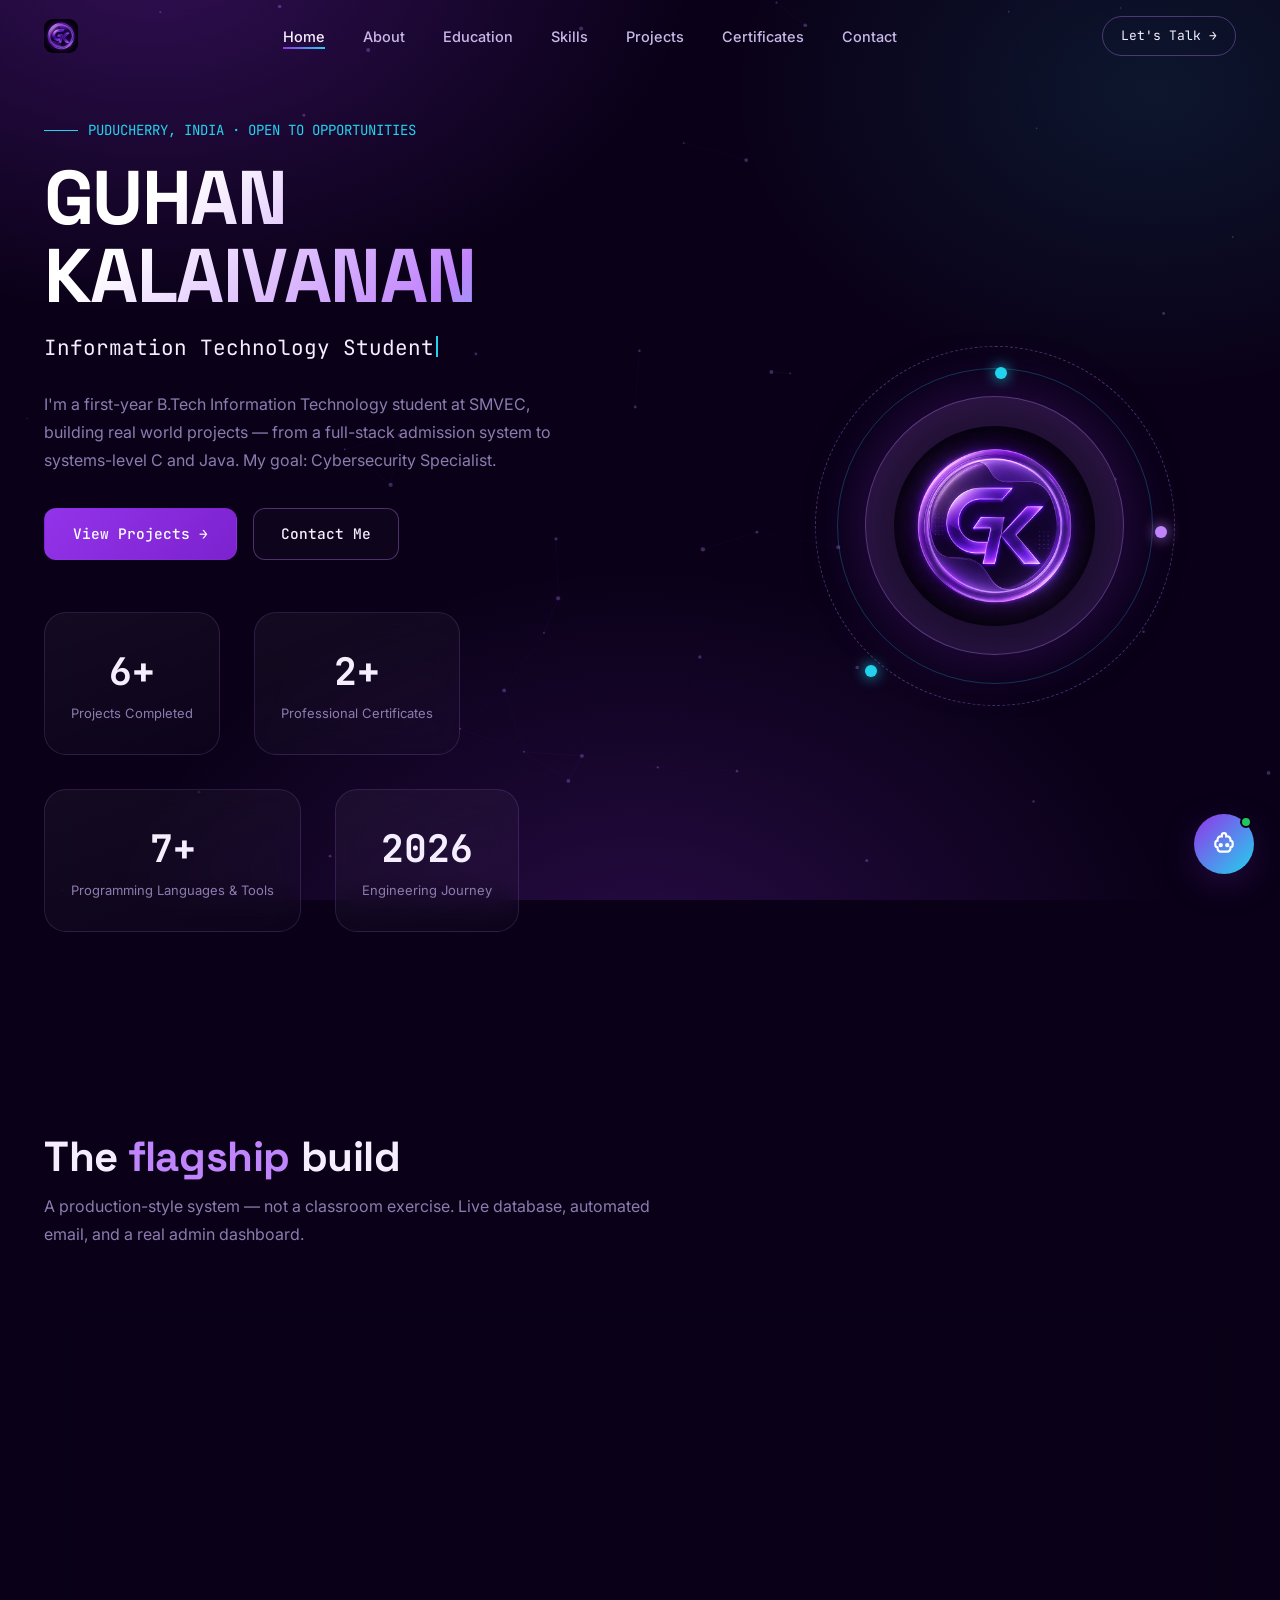
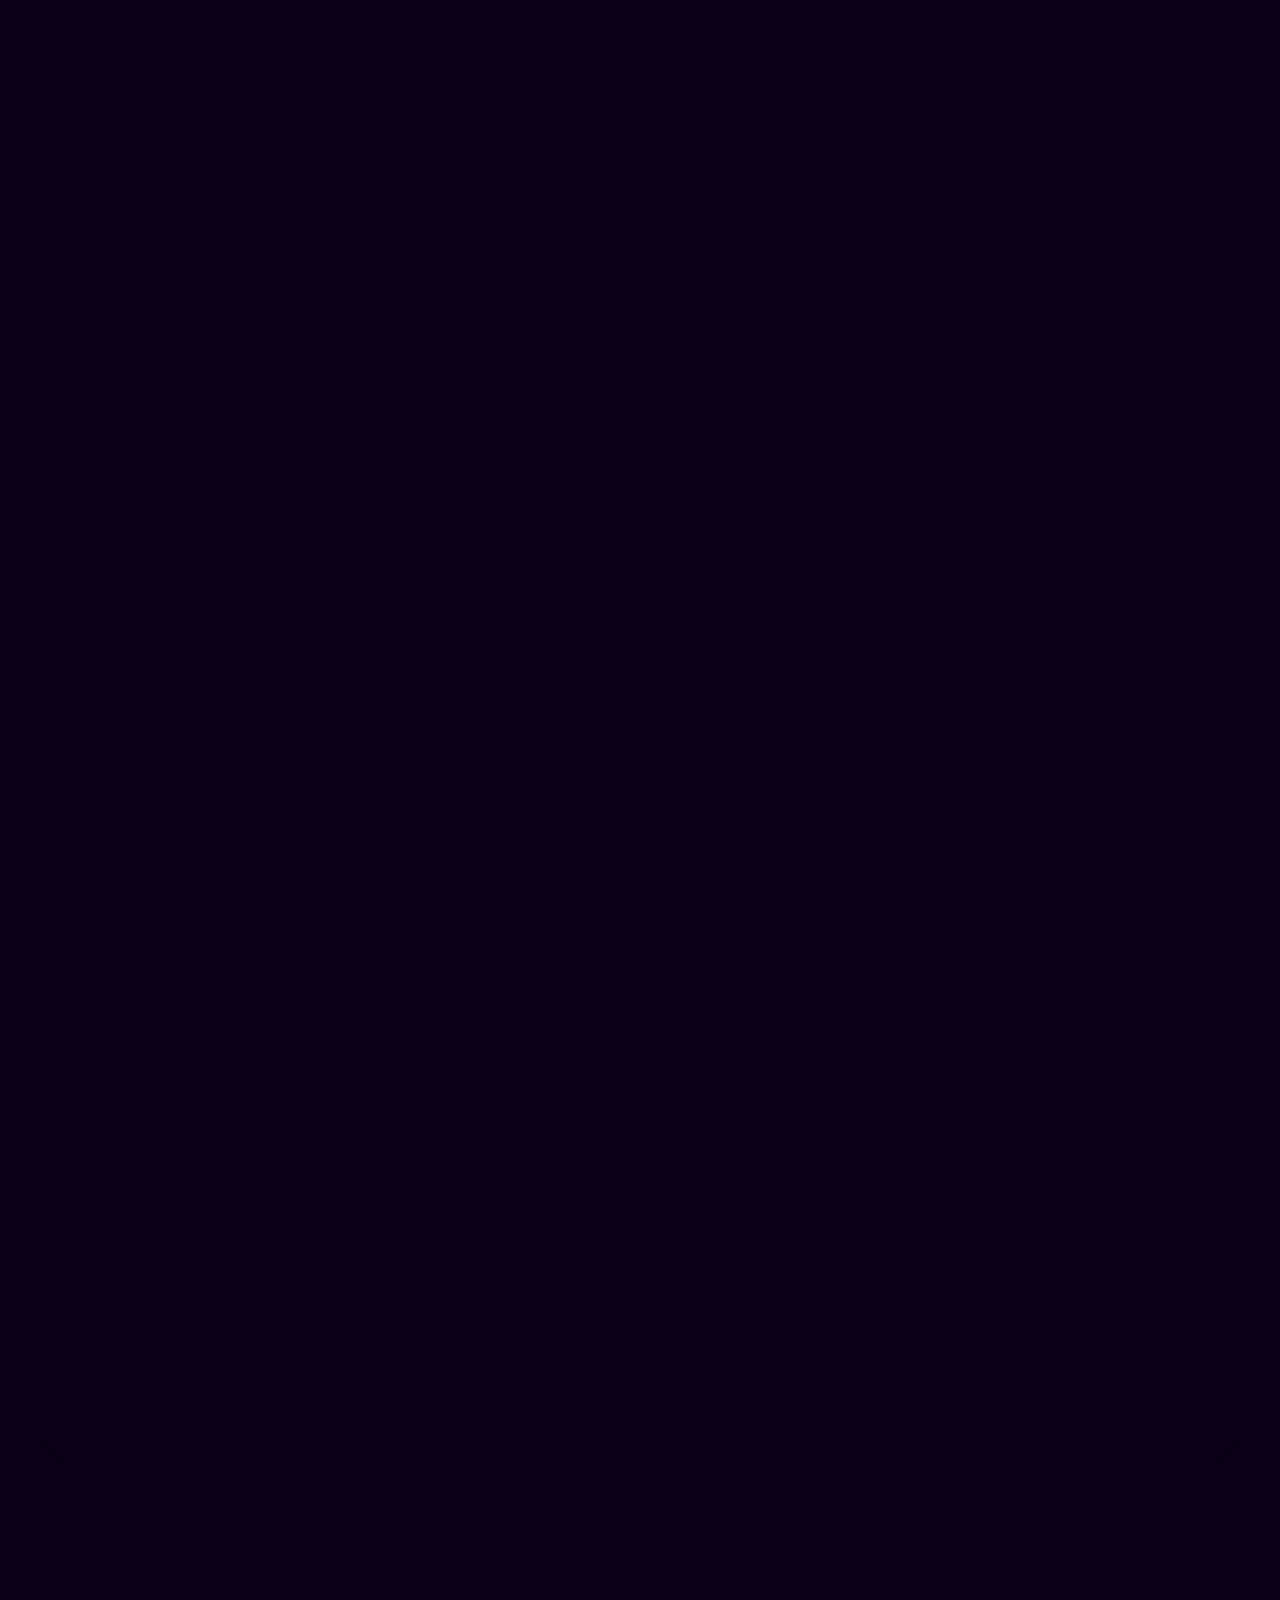
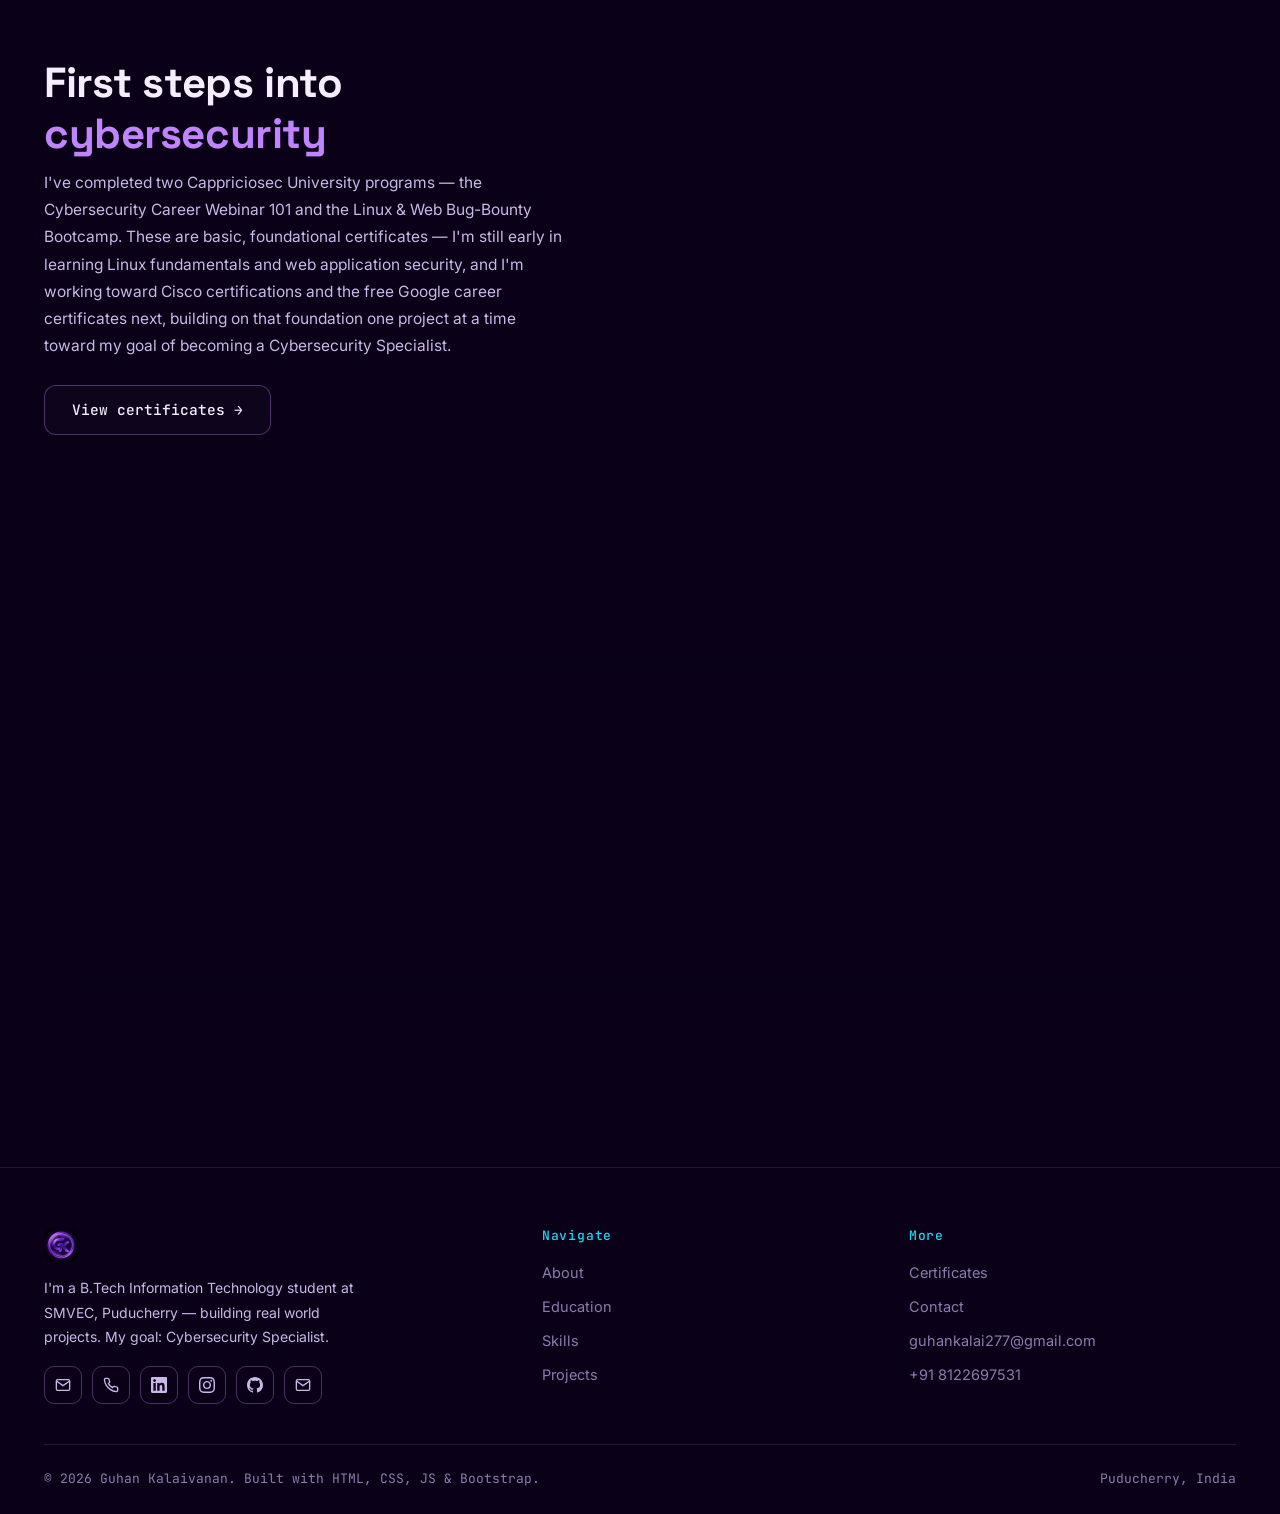
==== commit 6eab7c14: "Update portfolio with new project, certificate and social links" ====
--- a/index.html
+++ b/index.html
@@ -8,6 +8,18 @@
 <link rel="icon" href="images/brand/gk-logo.png" type="image/png">
 <link href="https://cdn.jsdelivr.net/npm/bootstrap@5.3.3/dist/css/bootstrap.min.css" rel="stylesheet">
 <link href="css/style.css" rel="stylesheet">
+<script type="application/ld+json">
+{
+  "@context": "https://schema.org",
+  "@type": "Person",
+  "name": "Guhan Kalaivanan",
+  "url": "https://guhan-web.netlify.app/",
+  "sameAs": [
+    "https://www.linkedin.com/in/guhan-kalaivanan-1b1829428/",
+    "https://github.com/Guhan277-code"
+  ]
+}
+</script>
 </head>
 <body>
 
@@ -124,6 +136,9 @@
         <p style="font-size:14px;max-width:320px;">I'm a B.Tech Information Technology student at SMVEC, Puducherry — building real world projects. My goal: Cybersecurity Specialist.</p>
         <div class="social-row" style="margin-top:16px;">
           <a href="https://mail.google.com/mail/?view=cm&fs=1&to=guhankalai277@gmail.com" target="_blank" rel="noopener" aria-label="Email"><svg width="16" height="16" viewBox="0 0 24 24" fill="none" stroke="currentColor" stroke-width="2"><rect x="2" y="4" width="20" height="16" rx="2"/><path d="M22 6l-10 7L2 6"/></svg></a><a href="tel:+918122697531" aria-label="Phone"><svg width="16" height="16" viewBox="0 0 24 24" fill="none" stroke="currentColor" stroke-width="2"><path d="M22 16.92v3a2 2 0 01-2.18 2 19.79 19.79 0 01-8.63-3.07 19.5 19.5 0 01-6-6 19.79 19.79 0 01-3.07-8.67A2 2 0 014.11 2h3a2 2 0 012 1.72c.127.96.361 1.903.7 2.81a2 2 0 01-.45 2.11L8.09 9.91a16 16 0 006 6l1.27-1.27a2 2 0 012.11-.45c.907.339 1.85.573 2.81.7A2 2 0 0122 16.92z"/></svg></a>
+          <a href="https://www.linkedin.com/in/guhan-kalaivanan-1b1829428/" target="_blank" rel="noopener" aria-label="LinkedIn"><svg width="16" height="16" viewBox="0 0 24 24" fill="currentColor"><path d="M20.447 20.452h-3.554v-5.569c0-1.328-.027-3.037-1.852-3.037-1.853 0-2.136 1.445-2.136 2.939v5.667H9.351V9h3.414v1.561h.046c.477-.9 1.637-1.85 3.37-1.85 3.601 0 4.267 2.37 4.267 5.455v6.286zM5.337 7.433c-1.144 0-2.063-.926-2.063-2.065 0-1.138.92-2.063 2.063-2.063 1.14 0 2.064.925 2.064 2.063 0 1.139-.925 2.065-2.064 2.065zm1.782 13.019H3.555V9h3.564v11.452zM22.225 0H1.771C.792 0 0 .774 0 1.729v20.542C0 23.227.792 24 1.771 24h20.451C23.2 24 24 23.227 24 22.271V1.729C24 .774 23.2 0 22.222 0h.003z"/></svg></a>
+          <a href="https://www.instagram.com/guhanjazz_277/?hl=en" target="_blank" rel="noopener" aria-label="Instagram"><svg width="16" height="16" viewBox="0 0 24 24" fill="currentColor"><path d="M12 2.163c3.204 0 3.584.012 4.85.07 3.252.148 4.771 1.691 4.919 4.919.058 1.265.069 1.645.069 4.849 0 3.205-.012 3.584-.069 4.849-.149 3.225-1.664 4.771-4.919 4.919-1.266.058-1.644.07-4.85.07-3.204 0-3.584-.012-4.849-.07-3.26-.149-4.771-1.699-4.919-4.92-.058-1.265-.07-1.644-.07-4.849 0-3.204.013-3.583.07-4.849.149-3.227 1.664-4.771 4.919-4.919 1.266-.057 1.645-.069 4.849-.069zm0-2.163c-3.259 0-3.667.014-4.947.072-4.358.2-6.78 2.618-6.98 6.98-.059 1.281-.073 1.689-.073 4.948 0 3.259.014 3.668.072 4.948.2 4.358 2.618 6.78 6.98 6.98 1.281.058 1.689.072 4.948.072 3.259 0 3.668-.014 4.948-.072 4.354-.2 6.782-2.618 6.979-6.98.059-1.28.073-1.689.073-4.948 0-3.259-.014-3.667-.072-4.947-.196-4.354-2.617-6.78-6.979-6.98-1.281-.059-1.69-.073-4.949-.073zm0 5.838c-3.403 0-6.162 2.759-6.162 6.162s2.759 6.163 6.162 6.163 6.162-2.759 6.162-6.163c0-3.403-2.759-6.162-6.162-6.162zm0 10.162c-2.209 0-4-1.79-4-4 0-2.209 1.791-4 4-4s4 1.791 4 4c0 2.21-1.791 4-4 4zm6.406-11.845c-.796 0-1.441.645-1.441 1.44s.645 1.44 1.441 1.44c.795 0 1.439-.645 1.439-1.44s-.644-1.44-1.439-1.44z"/></svg></a>
+          <a href="https://github.com/Guhan277-code" target="_blank" rel="noopener" aria-label="GitHub"><svg width="16" height="16" viewBox="0 0 24 24" fill="currentColor"><path d="M12 0C5.373 0 0 5.373 0 12c0 5.303 3.438 9.8 8.207 11.387.6.113.793-.26.793-.577v-2.234c-3.338.726-4.033-1.416-4.033-1.416-.546-1.387-1.333-1.756-1.333-1.756-1.089-.745.083-.729.083-.729 1.205.084 1.839 1.237 1.839 1.237 1.07 1.834 2.807 1.304 3.492.997.108-.775.418-1.305.762-1.605-2.665-.305-5.467-1.334-5.467-5.931 0-1.311.469-2.381 1.236-3.221-.124-.303-.535-1.524.117-3.176 0 0 1.008-.322 3.301 1.23.957-.266 1.983-.399 3.003-.404 1.02.005 2.047.138 3.006.404 2.291-1.552 3.297-1.23 3.297-1.23.653 1.653.242 2.874.118 3.176.77.84 1.235 1.911 1.235 3.221 0 4.609-2.807 5.624-5.479 5.921.43.372.823 1.102.823 2.222v3.293c0 .319.192.694.801.576C20.566 21.797 24 17.3 24 12c0-6.627-5.373-12-12-12z"/></svg></a>
           <a href="contact.html" aria-label="Contact"><svg width="16" height="16" viewBox="0 0 24 24" fill="none" stroke="currentColor" stroke-width="2"><rect x="2" y="4" width="20" height="16" rx="2"/><path d="M22 6l-10 7L2 6"/></svg></a>
         </div>
       </div>
--- a/css/style.css
+++ b/css/style.css
@@ -323,6 +323,63 @@
 .orbit-node.n1{ top:6%; left:50%; }
 .orbit-node.n2{ top:50%; right:2%; background:var(--primary-light); box-shadow:0 0 14px var(--primary-light); }
 .orbit-node.n3{ bottom:8%; left:14%; }
+
+/* ---------------------------------------------------------------------- */
+/* ABOUT PAGE — animated portrait photo                                    */
+/* ---------------------------------------------------------------------- */
+.about-photo-wrap{ display:flex; justify-content:center; align-items:center; position:relative; padding:20px; }
+.about-photo-orbit{
+  position:relative; width:min(320px,78vw);
+  animation:float 6s ease-in-out infinite;
+}
+.about-photo-ring{
+  position:absolute; inset:-22px; border-radius:32px;
+  border:1px dashed var(--border-strong);
+  animation:spin-slow 22s linear infinite;
+}
+.about-photo-ring.r2{
+  inset:-40px; border-radius:40px;
+  border-color:rgba(34,211,238,0.2);
+  animation-duration:30s; animation-direction:reverse;
+}
+@keyframes spin-slow{ to{ transform:rotate(360deg); } }
+.about-photo-frame{
+  position:relative; z-index:2; padding:7px; border-radius:26px;
+  background:linear-gradient(145deg,var(--primary),var(--signal));
+  box-shadow:0 24px 70px -18px var(--primary-dim), 0 0 0 1px rgba(255,255,255,0.04);
+}
+.about-photo-frame .inner{
+  border-radius:20px; overflow:hidden; position:relative;
+  background:var(--panel);
+}
+.about-photo-frame img{
+  display:block; width:100%; aspect-ratio:3/4;
+  object-fit:cover; object-position:top center;
+  filter:saturate(1.05) contrast(1.03);
+  transition:transform .6s var(--ease);
+}
+.about-photo-frame:hover img{ transform:scale(1.045); }
+.about-photo-sheen{
+  position:absolute; inset:0; pointer-events:none;
+  background:linear-gradient(200deg, rgba(255,255,255,0.10), transparent 40%);
+}
+.about-photo-node{
+  position:absolute; width:11px; height:11px; border-radius:50%;
+  background:var(--signal); box-shadow:0 0 16px var(--signal); z-index:3;
+  animation:pulse-node 3s ease-in-out infinite;
+}
+.about-photo-node.n1{ top:4%; left:-6px; }
+.about-photo-node.n2{ top:55%; right:-10px; background:var(--primary-light); box-shadow:0 0 16px var(--primary-light); animation-delay:.6s; }
+.about-photo-node.n3{ bottom:8%; left:8%; animation-delay:1.2s; }
+@keyframes pulse-node{ 0%,100%{ transform:scale(1); opacity:.9; } 50%{ transform:scale(1.5); opacity:.4; } }
+.about-photo-badge{
+  position:absolute; left:50%; bottom:-20px; transform:translateX(-50%);
+  z-index:4; padding:10px 20px; border-radius:12px;
+  font-family:var(--font-mono); font-size:12.5px; letter-spacing:.04em;
+  white-space:nowrap; text-align:center;
+}
+.about-photo-badge b{ color:var(--text-hi); font-weight:600; }
+.about-photo-badge span{ display:block; color:var(--signal); font-size:11px; margin-top:2px; }
 
 /* ---------------------------------------------------------------------- */
 /* CARDS — generic content card                                           */
